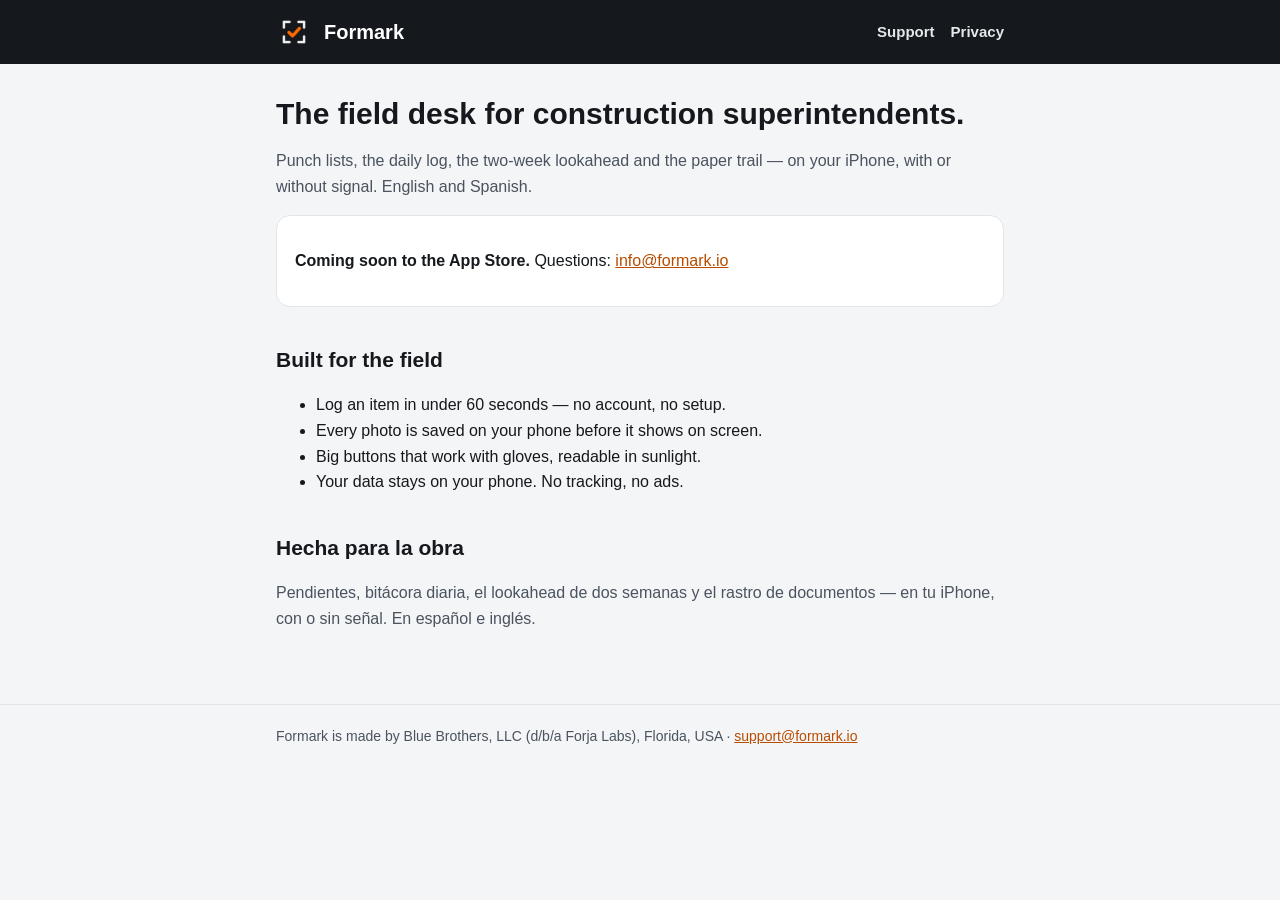
==== index.html @ 72d98597 "formark.io: home, privacy policy and support (EN/ES) Co-Authored-By: Claude Opus 5.5 <noreply@anthro" ====
<!doctype html><html lang="en"><head><meta charset="utf-8"><meta name="viewport" content="width=device-width,initial-scale=1"><link rel="stylesheet" href="/style.css"><link rel="icon" href="/icon.png"><title>Formark — field desk for construction superintendents</title><meta name="description" content="Punch lists, daily log, lookahead and the paper trail for construction superintendents. Works offline. English and Spanish."></head><body><header><div class="wrap"><img src="/icon.png" alt=""><a href="/">Formark</a><nav><a href="/support/">Support</a><a href="/privacy/">Privacy</a></nav></div></header><main><div class="wrap">
<h1>The field desk for construction superintendents.</h1>
<p class="muted">Punch lists, the daily log, the two-week lookahead and the paper trail — on your iPhone, with or without signal. English and Spanish.</p>
<div class="card"><p><strong>Coming soon to the App Store.</strong> Questions: <a href="mailto:info@formark.io">info@formark.io</a></p></div>
<h2>Built for the field</h2>
<ul><li>Log an item in under 60 seconds — no account, no setup.</li><li>Every photo is saved on your phone before it shows on screen.</li><li>Big buttons that work with gloves, readable in sunlight.</li><li>Your data stays on your phone. No tracking, no ads.</li></ul>
<h2 lang="es">Hecha para la obra</h2>
<p lang="es" class="muted">Pendientes, bitácora diaria, el lookahead de dos semanas y el rastro de documentos — en tu iPhone, con o sin señal. En español e inglés.</p>
</div></main><footer><div class="wrap">Formark is made by Blue Brothers, LLC (d/b/a Forja Labs), Florida, USA · <a href="mailto:support@formark.io">support@formark.io</a></div></footer></body></html>
---- style.css ----
:root{--bg:#F4F5F7;--card:#FFFFFF;--text:#15181C;--muted:#4A535E;--line:#E2E6EB;--brand:#B84C00;--slate:#15181C}
@media (prefers-color-scheme:dark){:root{--bg:#101316;--card:#1A1E23;--text:#F3F5F7;--muted:#AEB6BF;--line:#2B3138;--brand:#FF7A1F}}
*{box-sizing:border-box}
body{margin:0;background:var(--bg);color:var(--text);font:16px/1.6 -apple-system,BlinkMacSystemFont,"Segoe UI",Roboto,Helvetica,Arial,sans-serif}
header{background:var(--slate);color:#fff}
.wrap{max-width:760px;margin:0 auto;padding:0 16px}
header .wrap{display:flex;align-items:center;gap:12px;min-height:64px}
header img{width:36px;height:36px;border-radius:8px}
header a{color:#fff;text-decoration:none;font-weight:800;font-size:20px}
nav{margin-left:auto;display:flex;gap:16px;flex-wrap:wrap}
nav a{font-weight:600;font-size:15px;color:#E6E9EC}
main{padding:32px 0 56px}
h1{font-size:30px;line-height:1.2;margin:0 0 8px}
h2{font-size:21px;margin:36px 0 8px}
h3{font-size:17px;margin:20px 0 4px}
p,li{color:var(--text)}
.muted{color:var(--muted)}
a{color:var(--brand)}
.card{background:var(--card);border:1px solid var(--line);border-radius:14px;padding:16px 18px;margin:12px 0}
.lang{display:flex;gap:12px;margin:8px 0 24px}
.lang a{font-weight:700}
dl dt{font-weight:700;margin-top:14px}
dl dd{margin:2px 0 0}
footer{border-top:1px solid var(--line);padding:20px 0 40px;font-size:14px;color:var(--muted)}
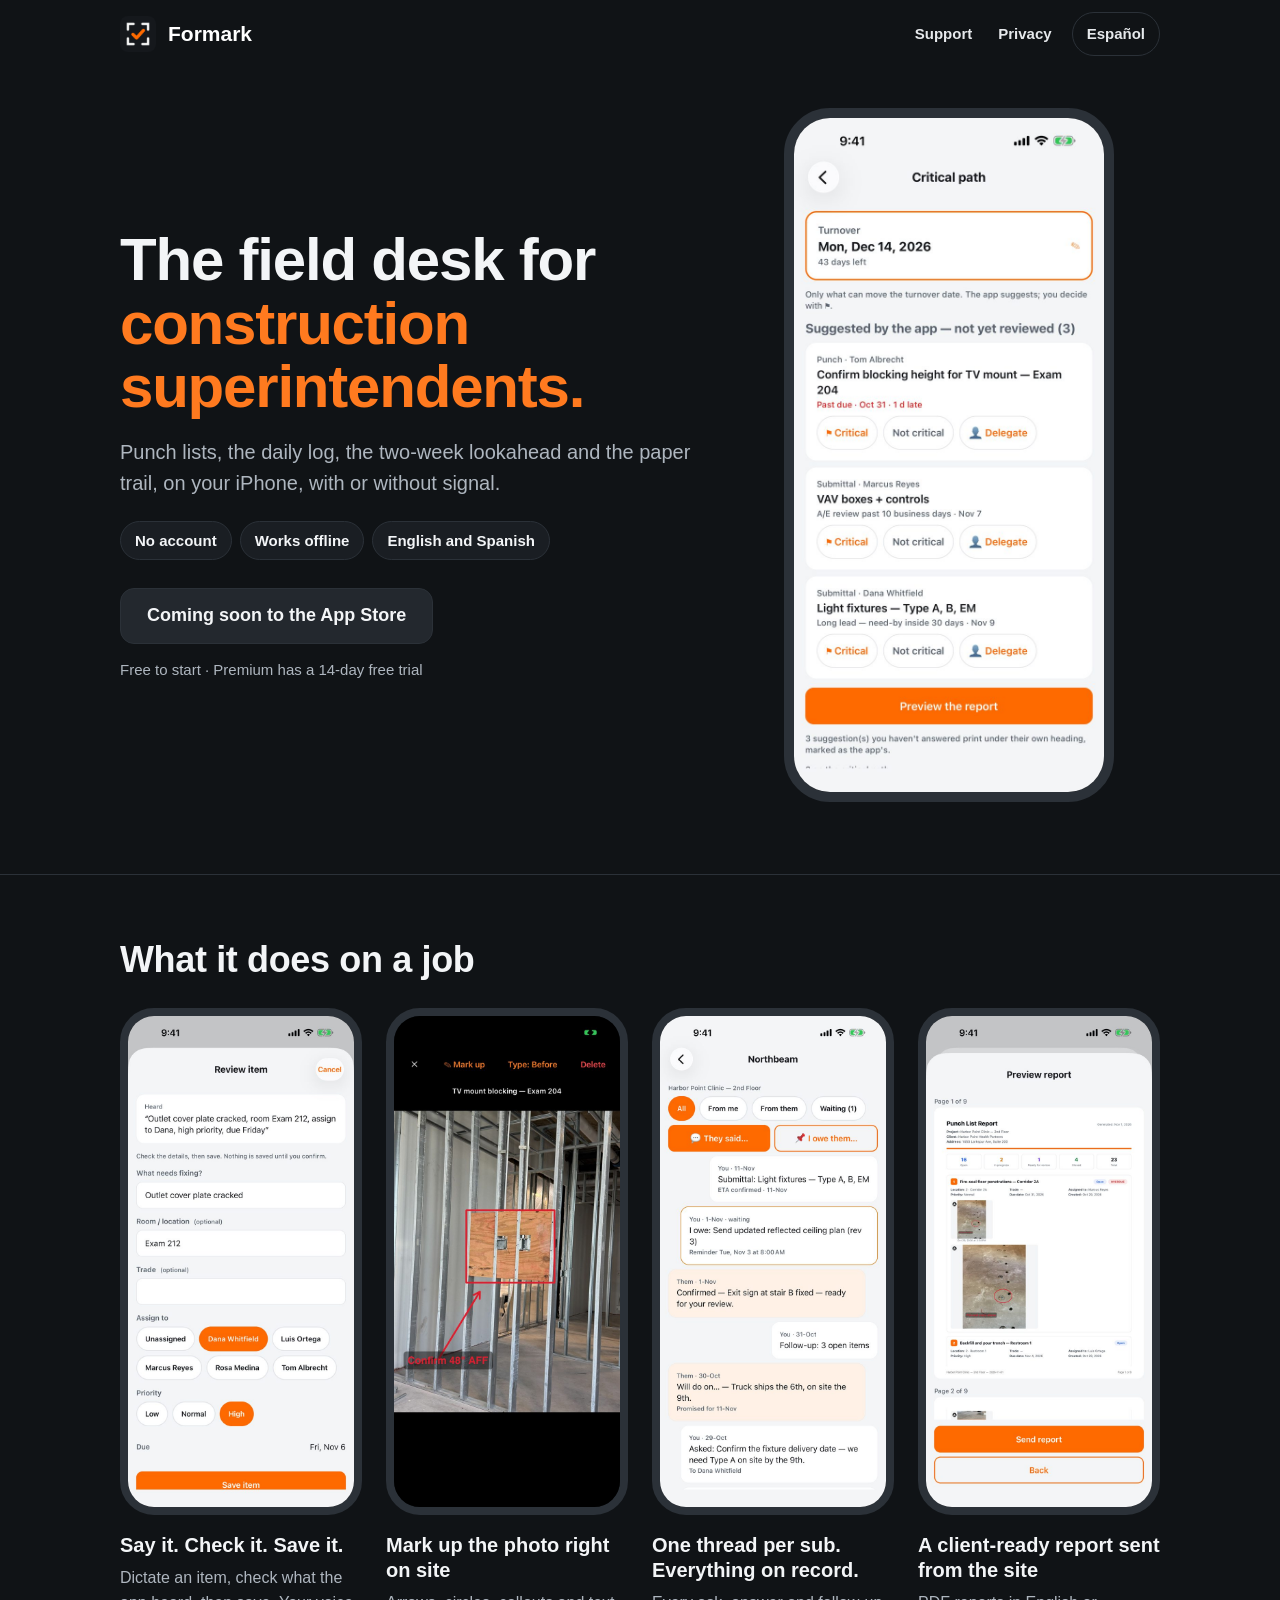
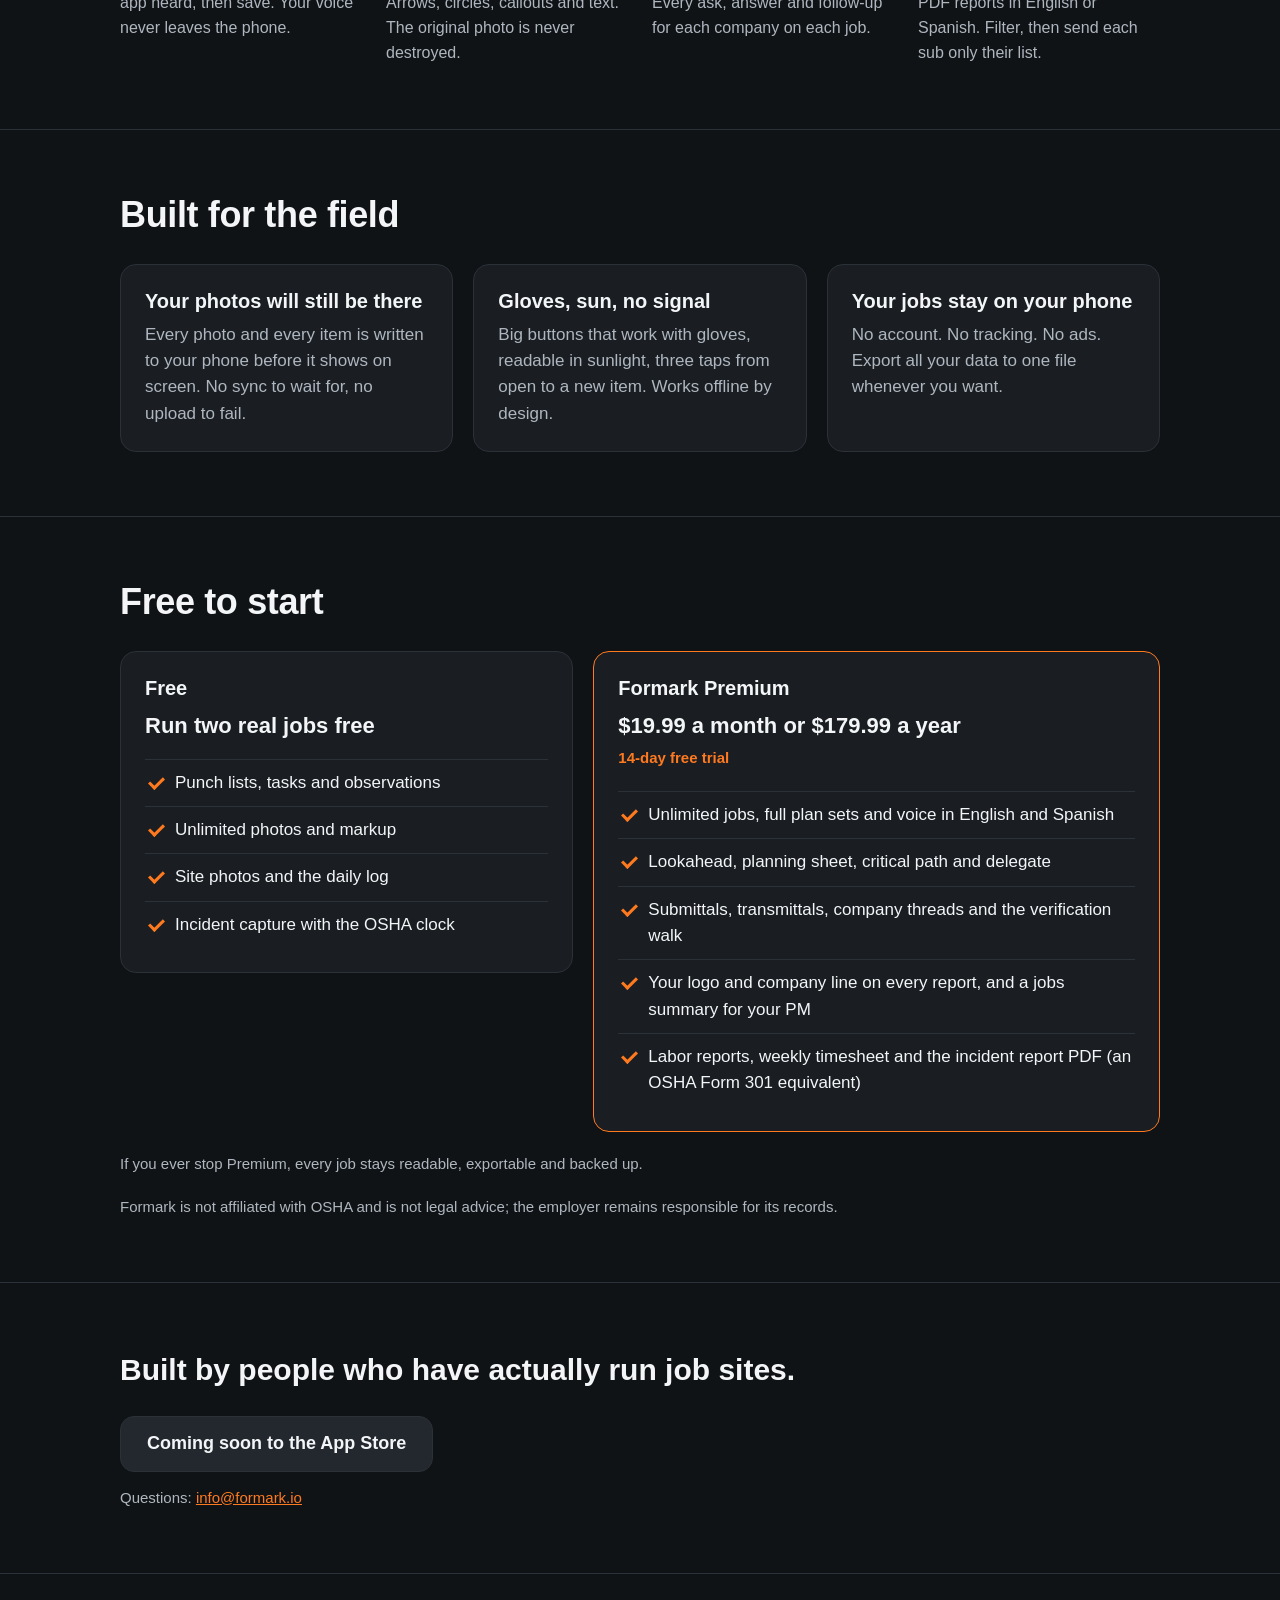
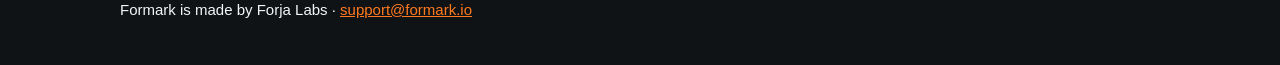
==== commit 94129b67: "Landing page in English and Spanish; footers say Forja Labs Home page rebuilt: pitch, four app scree" ====
--- a/index.html
+++ b/index.html
@@ -1,9 +1,89 @@
-<!doctype html><html lang="en"><head><meta charset="utf-8"><meta name="viewport" content="width=device-width,initial-scale=1"><link rel="stylesheet" href="/style.css"><link rel="icon" href="/icon.png"><title>Formark — field desk for construction superintendents</title><meta name="description" content="Punch lists, daily log, lookahead and the paper trail for construction superintendents. Works offline. English and Spanish."></head><body><header><div class="wrap"><img src="/icon.png" alt=""><a href="/">Formark</a><nav><a href="/support/">Support</a><a href="/privacy/">Privacy</a></nav></div></header><main><div class="wrap">
-<h1>The field desk for construction superintendents.</h1>
-<p class="muted">Punch lists, the daily log, the two-week lookahead and the paper trail — on your iPhone, with or without signal. English and Spanish.</p>
-<div class="card"><p><strong>Coming soon to the App Store.</strong> Questions: <a href="mailto:info@formark.io">info@formark.io</a></p></div>
-<h2>Built for the field</h2>
-<ul><li>Log an item in under 60 seconds — no account, no setup.</li><li>Every photo is saved on your phone before it shows on screen.</li><li>Big buttons that work with gloves, readable in sunlight.</li><li>Your data stays on your phone. No tracking, no ads.</li></ul>
-<h2 lang="es">Hecha para la obra</h2>
-<p lang="es" class="muted">Pendientes, bitácora diaria, el lookahead de dos semanas y el rastro de documentos — en tu iPhone, con o sin señal. En español e inglés.</p>
-</div></main><footer><div class="wrap">Formark is made by Blue Brothers, LLC (d/b/a Forja Labs), Florida, USA · <a href="mailto:support@formark.io">support@formark.io</a></div></footer></body></html>
+<!doctype html>
+<html lang="en"><head><meta charset="utf-8"><meta name="viewport" content="width=device-width,initial-scale=1">
+<title>Formark — field desk for construction superintendents</title><meta name="description" content="Punch lists, daily log, lookahead and the paper trail for construction superintendents. Works offline. English and Spanish.">
+<link rel="icon" href="/icon.png"><link rel="canonical" href="https://formark.io/">
+<link rel="alternate" hreflang="en" href="https://formark.io/"><link rel="alternate" hreflang="es" href="https://formark.io/es/">
+<meta name="color-scheme" content="dark"><style>
+:root{--bg:#101316;--surface:#1A1E23;--raised:#23282E;--text:#F3F5F7;--muted:#AEB6BF;--line:#2B3138;--brand:#FF7A1F;--brandfill:#FF6A00}
+*{box-sizing:border-box}
+html{-webkit-text-size-adjust:100%}
+body{margin:0;background:var(--bg);color:var(--text);font:17px/1.55 -apple-system,BlinkMacSystemFont,"Segoe UI",Roboto,Helvetica,Arial,sans-serif}
+a{color:var(--brand)}
+.wrap{max-width:1080px;margin:0 auto;padding:0 20px}
+header .wrap{display:flex;align-items:center;gap:12px;min-height:68px}
+header img{width:36px;height:36px;border-radius:8px}
+header .name{color:#fff;text-decoration:none;font-weight:800;font-size:21px}
+nav{margin-left:auto;display:flex;gap:6px;flex-wrap:wrap;align-items:center}
+nav a{font-weight:600;font-size:15px;color:#E6E9EC;text-decoration:none;padding:13px 10px}
+nav a.lang{border:1px solid var(--line);border-radius:999px;padding:9px 14px;margin-left:4px}
+h1{font-size:clamp(34px,6.2vw,60px);line-height:1.06;font-weight:800;letter-spacing:-.02em;margin:0 0 18px}
+h1 span{color:var(--brand);display:block}
+h2{font-size:clamp(26px,3.6vw,36px);line-height:1.15;font-weight:800;letter-spacing:-.01em;margin:0 0 28px}
+h3{font-size:20px;line-height:1.25;font-weight:800;margin:0 0 8px}
+p{margin:0}
+.muted{color:var(--muted)}
+.hero .wrap{display:grid;grid-template-columns:1.15fr .85fr;gap:48px;align-items:center;padding-top:40px;padding-bottom:72px}
+.lead{font-size:20px;color:var(--muted);max-width:34em}
+.chips{display:flex;flex-wrap:wrap;gap:8px;margin:22px 0 28px;padding:0;list-style:none}
+.chips li{border:1px solid var(--line);background:var(--surface);border-radius:999px;padding:7px 14px;font-size:15px;font-weight:600}
+.cta{display:inline-flex;align-items:center;justify-content:center;min-height:56px;padding:0 26px;border-radius:14px;background:var(--brandfill);color:#fff;font-weight:800;font-size:18px;text-decoration:none}
+.cta.soon{background:var(--raised);color:var(--text);border:1px solid var(--line)}
+.under{margin-top:14px;font-size:15px;color:var(--muted)}
+.phone{border:10px solid #2B3138;border-radius:46px;overflow:hidden;background:#000;line-height:0}
+.phone img{width:100%;height:auto;display:block}
+.hero .phone{max-width:330px;margin:0 auto}
+section{padding:64px 0;border-top:1px solid var(--line)}
+.shots{display:grid;grid-template-columns:repeat(4,1fr);gap:24px}
+.shot .phone{border-width:8px;border-radius:34px;margin-bottom:18px}
+.shot p{font-size:16px;color:var(--muted)}
+.cols{display:grid;grid-template-columns:repeat(3,1fr);gap:20px}
+.card{background:var(--surface);border:1px solid var(--line);border-radius:16px;padding:24px}
+.card p{color:var(--muted)}
+.plans{display:grid;grid-template-columns:1fr 1.25fr;gap:20px;align-items:start}
+.plan .price{font-size:22px;font-weight:800;margin:4px 0 2px;color:var(--text)}
+.plan.premium{border-color:var(--brand)}
+.plan .tag{display:inline-block;color:var(--brand);font-weight:700;font-size:15px;margin-bottom:6px}
+.plan ul{margin:16px 0 0;padding:0;list-style:none}
+.plan li{padding:10px 0 10px 30px;border-top:1px solid var(--line);position:relative}
+.plan li:before{content:"";position:absolute;left:4px;top:17px;width:12px;height:6px;border-left:3px solid var(--brand);border-bottom:3px solid var(--brand);transform:rotate(-45deg)}
+.note{margin-top:20px;color:var(--muted);font-size:15px}
+.closing{font-size:clamp(22px,3vw,30px);font-weight:800;margin-bottom:22px}
+footer{border-top:1px solid var(--line);padding:24px 0 44px;font-size:15px;color:var(--text)}
+@media (max-width:860px){
+ .hero .wrap{grid-template-columns:1fr;gap:36px;padding-top:20px;padding-bottom:52px}
+ .hero .phone{max-width:270px}
+ .shots{grid-template-columns:1fr 1fr;gap:28px 16px}
+ .cols,.plans{grid-template-columns:1fr}
+ section{padding:48px 0}
+ .lead{font-size:18px}
+ .cta{width:100%}
+ header .wrap{gap:8px;padding:0 14px}
+ header .name{font-size:19px}
+ nav{gap:0}
+ nav a{font-size:14px;padding:13px 7px}
+ nav a.lang{padding:8px 11px;margin-left:2px}
+}
+</style></head>
+<body>
+<header><div class="wrap"><img src="/icon.png" alt=""><a class="name" href="/">Formark</a>
+<nav><a href="/support/">Support</a><a href="/privacy/">Privacy</a><a class="lang" href="/es/" lang="es">Español</a></nav></div></header>
+<main>
+<div class="hero"><div class="wrap">
+<div><h1>The field desk for <span>construction superintendents.</span></h1>
+<p class="lead">Punch lists, the daily log, the two-week lookahead and the paper trail, on your iPhone, with or without signal.</p>
+<ul class="chips"><li>No account</li><li>Works offline</li><li>English and Spanish</li></ul>
+<span class="cta soon">Coming soon to the App Store</span>
+<p class="under">Free to start · Premium has a 14-day free trial</p></div>
+<div class="phone"><img src="/img/1-critical.jpg" width="660" height="1434" alt="Formark screen: Critical path"></div>
+</div></div>
+<section><div class="wrap"><h2>What it does on a job</h2><div class="shots"><div class="shot"><div class="phone"><img src="/img/2-voice-review.jpg" width="660" height="1434" loading="lazy" alt="Formark screen: Say it. Check it. Save it."></div><h3>Say it. Check it. Save it.</h3><p>Dictate an item, check what the app heard, then save. Your voice never leaves the phone.</p></div><div class="shot"><div class="phone"><img src="/img/3-photo.jpg" width="660" height="1434" loading="lazy" alt="Formark screen: Mark up the photo right on site"></div><h3>Mark up the photo right on site</h3><p>Arrows, circles, callouts and text. The original photo is never destroyed.</p></div><div class="shot"><div class="phone"><img src="/img/5-thread.jpg" width="660" height="1434" loading="lazy" alt="Formark screen: One thread per sub. Everything on record."></div><h3>One thread per sub. Everything on record.</h3><p>Every ask, answer and follow-up for each company on each job.</p></div><div class="shot"><div class="phone"><img src="/img/6-report.jpg" width="660" height="1434" loading="lazy" alt="Formark screen: A client-ready report sent from the site"></div><h3>A client-ready report sent from the site</h3><p>PDF reports in English or Spanish. Filter, then send each sub only their list.</p></div></div></div></section>
+<section><div class="wrap"><h2>Built for the field</h2><div class="cols"><div class="card"><h3>Your photos will still be there</h3><p>Every photo and every item is written to your phone before it shows on screen. No sync to wait for, no upload to fail.</p></div><div class="card"><h3>Gloves, sun, no signal</h3><p>Big buttons that work with gloves, readable in sunlight, three taps from open to a new item. Works offline by design.</p></div><div class="card"><h3>Your jobs stay on your phone</h3><p>No account. No tracking. No ads. Export all your data to one file whenever you want.</p></div></div></div></section>
+<section><div class="wrap"><h2>Free to start</h2><div class="plans">
+<div class="card plan"><h3>Free</h3><p class="price">Run two real jobs free</p><ul><li>Punch lists, tasks and observations</li><li>Unlimited photos and markup</li><li>Site photos and the daily log</li><li>Incident capture with the OSHA clock</li></ul></div>
+<div class="card plan premium"><h3>Formark Premium</h3><p class="price">$19.99 a month or $179.99 a year</p><span class="tag">14-day free trial</span><ul><li>Unlimited jobs, full plan sets and voice in English and Spanish</li><li>Lookahead, planning sheet, critical path and delegate</li><li>Submittals, transmittals, company threads and the verification walk</li><li>Your logo and company line on every report, and a jobs summary for your PM</li><li>Labor reports, weekly timesheet and the incident report PDF (an OSHA Form 301 equivalent)</li></ul></div>
+</div><p class="note">If you ever stop Premium, every job stays readable, exportable and backed up.</p><p class="note">Formark is not affiliated with OSHA and is not legal advice; the employer remains responsible for its records.</p></div></section>
+<section><div class="wrap"><p class="closing">Built by people who have actually run job sites.</p><span class="cta soon">Coming soon to the App Store</span>
+<p class="under">Questions: <a href="mailto:info@formark.io">info@formark.io</a></p></div></section>
+</main>
+<footer><div class="wrap">Formark is made by Forja Labs · <a href="mailto:support@formark.io">support@formark.io</a></div></footer>
+</body></html>
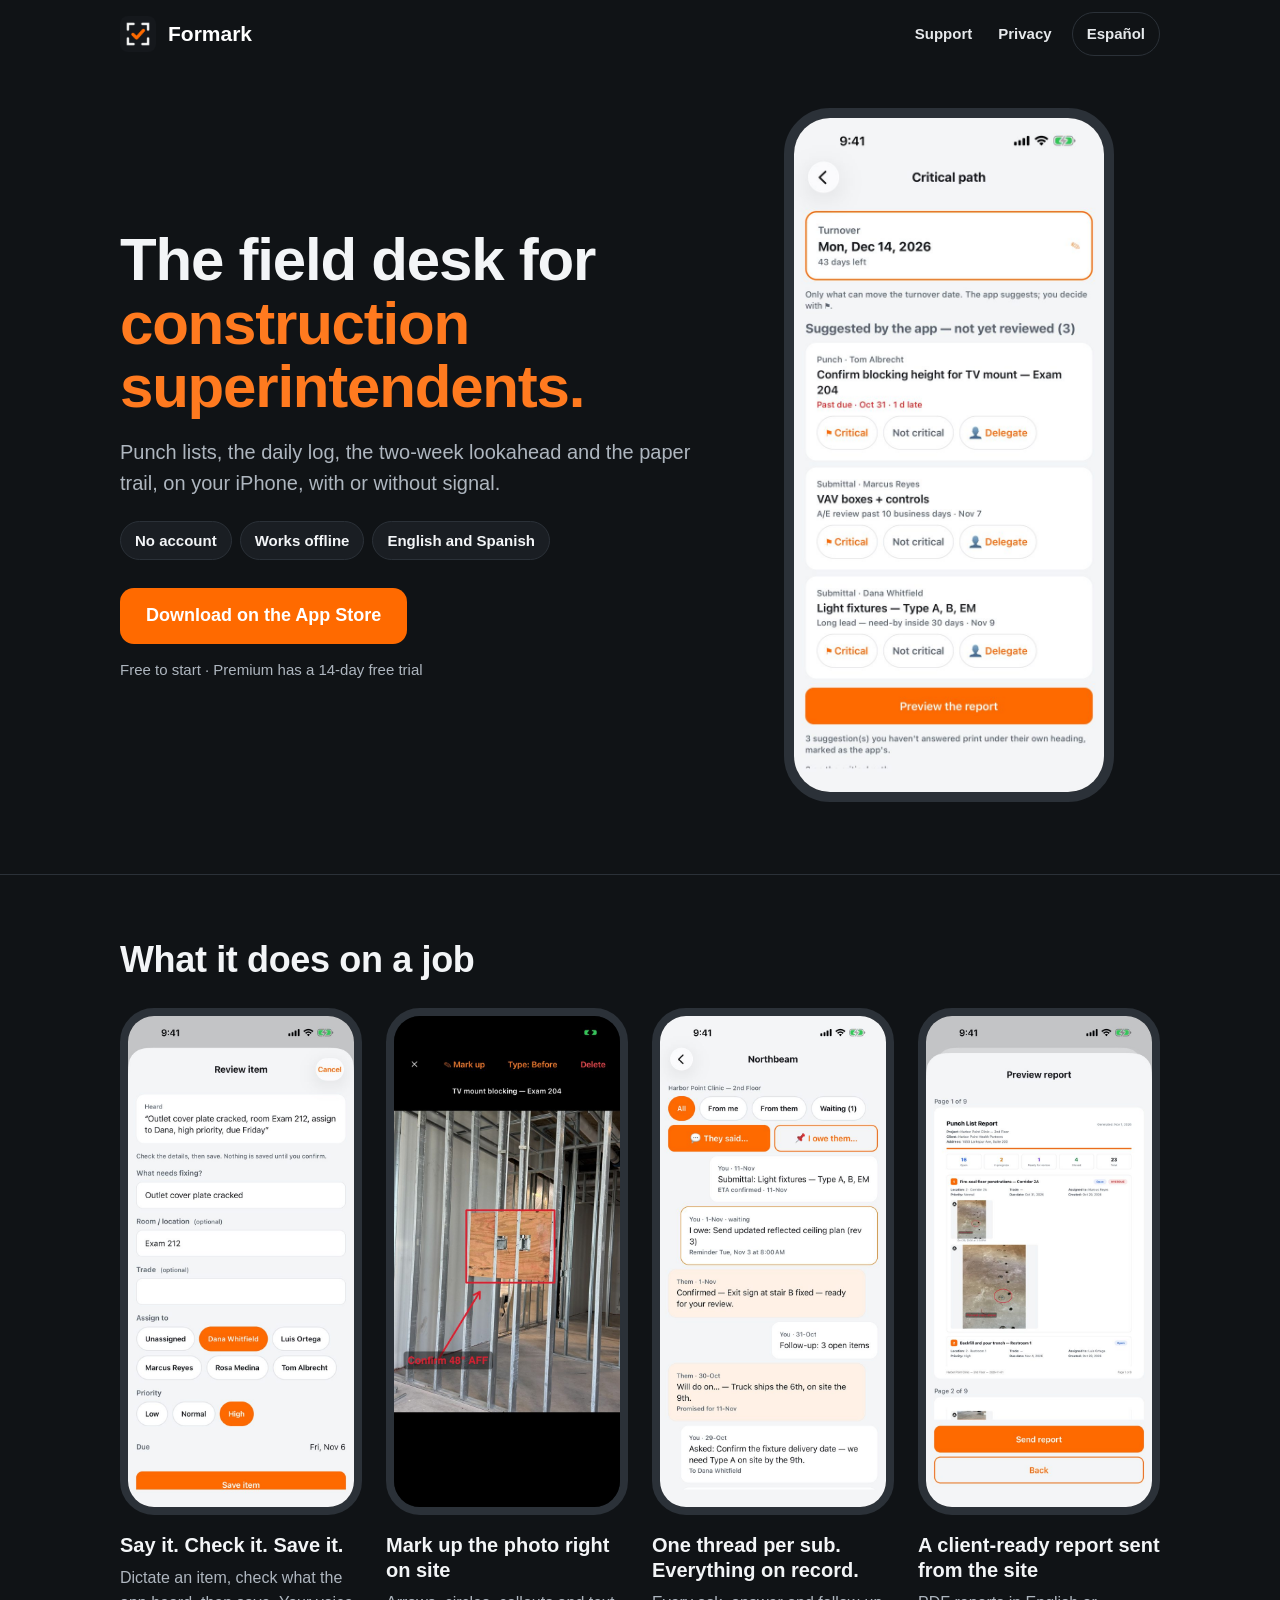
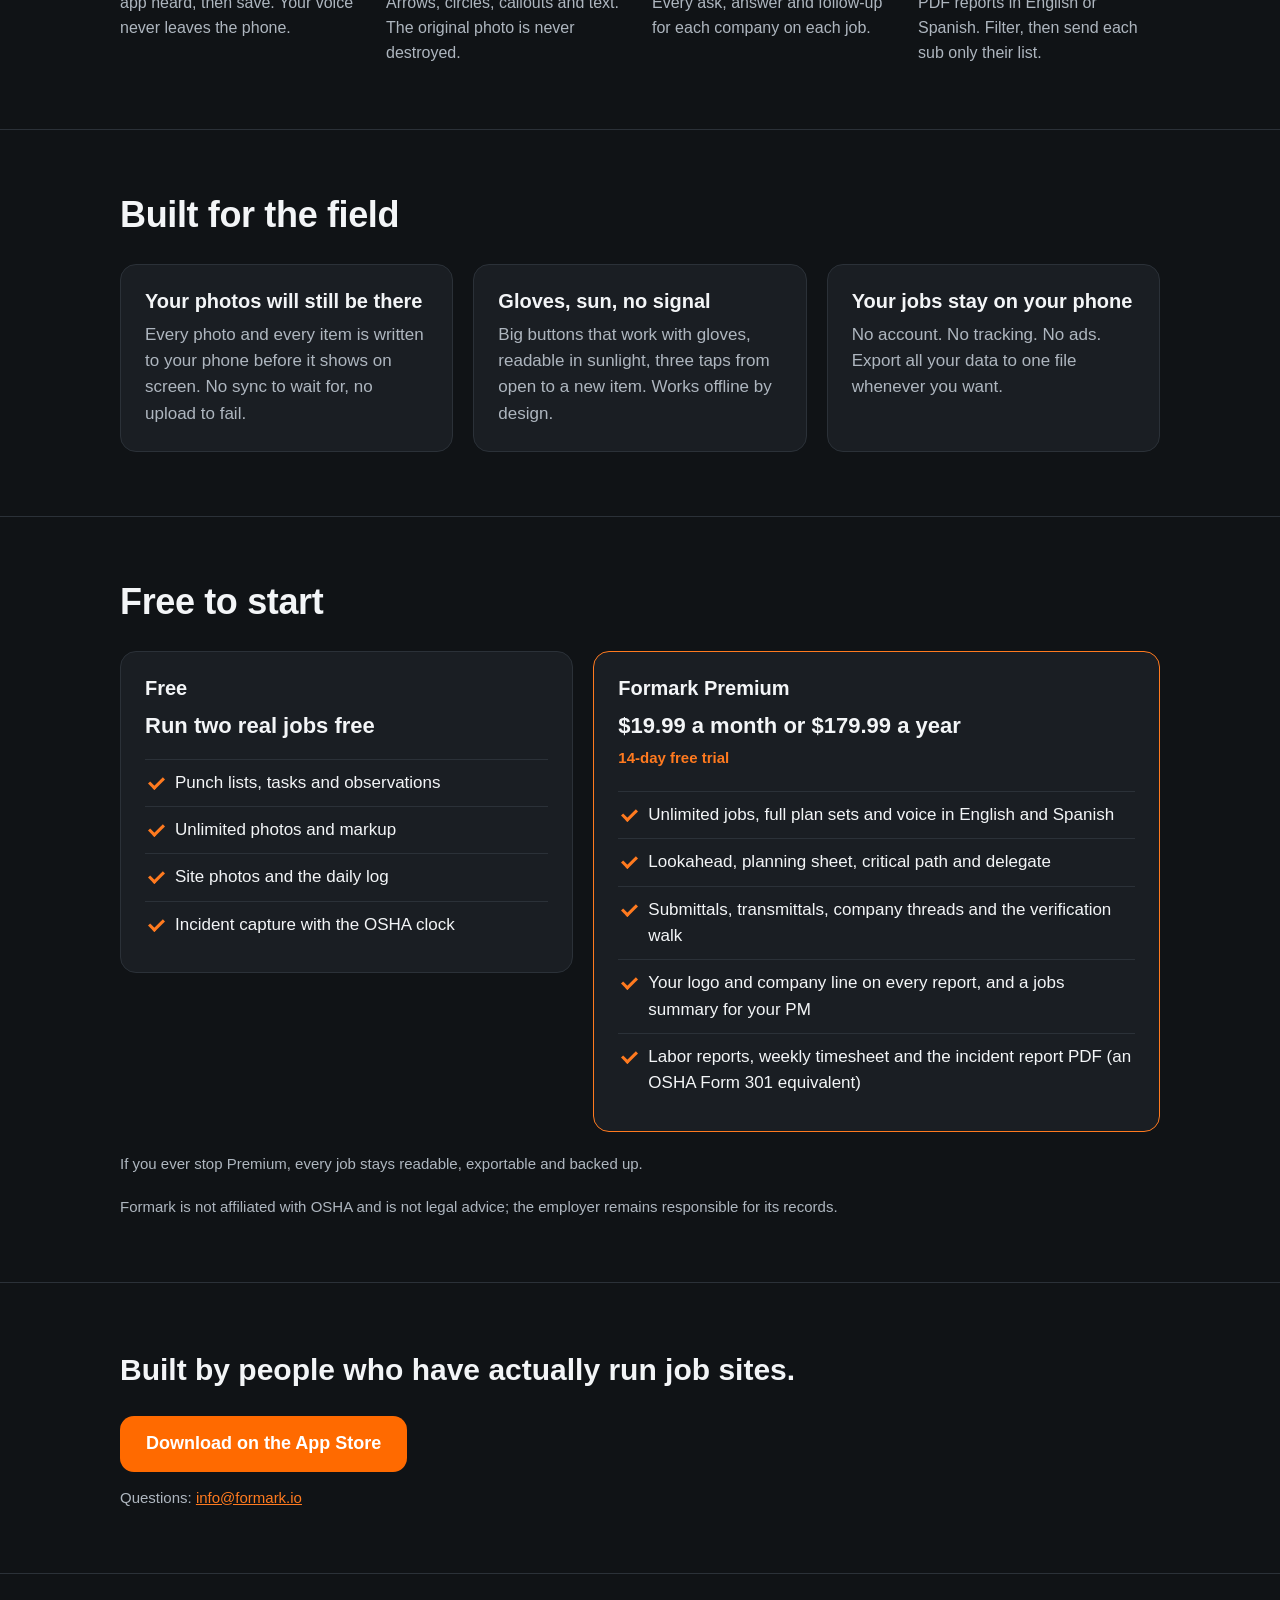
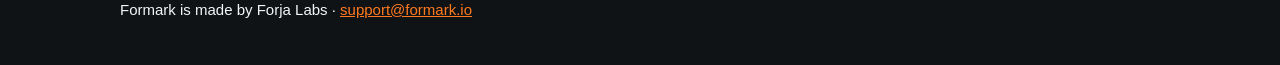
==== commit 2f1a88c7: "App Store button: Download on the App Store (EN + ES) now that Formark 1.0 is live Co-Authored-By: C" ====
--- a/index.html
+++ b/index.html
@@ -72,7 +72,7 @@
 <div><h1>The field desk for <span>construction superintendents.</span></h1>
 <p class="lead">Punch lists, the daily log, the two-week lookahead and the paper trail, on your iPhone, with or without signal.</p>
 <ul class="chips"><li>No account</li><li>Works offline</li><li>English and Spanish</li></ul>
-<span class="cta soon">Coming soon to the App Store</span>
+<a class="cta" href="https://apps.apple.com/app/formark-punch-list-daily-log/id6828216285">Download on the App Store</a>
 <p class="under">Free to start · Premium has a 14-day free trial</p></div>
 <div class="phone"><img src="/img/1-critical.jpg" width="660" height="1434" alt="Formark screen: Critical path"></div>
 </div></div>
@@ -82,7 +82,7 @@
 <div class="card plan"><h3>Free</h3><p class="price">Run two real jobs free</p><ul><li>Punch lists, tasks and observations</li><li>Unlimited photos and markup</li><li>Site photos and the daily log</li><li>Incident capture with the OSHA clock</li></ul></div>
 <div class="card plan premium"><h3>Formark Premium</h3><p class="price">$19.99 a month or $179.99 a year</p><span class="tag">14-day free trial</span><ul><li>Unlimited jobs, full plan sets and voice in English and Spanish</li><li>Lookahead, planning sheet, critical path and delegate</li><li>Submittals, transmittals, company threads and the verification walk</li><li>Your logo and company line on every report, and a jobs summary for your PM</li><li>Labor reports, weekly timesheet and the incident report PDF (an OSHA Form 301 equivalent)</li></ul></div>
 </div><p class="note">If you ever stop Premium, every job stays readable, exportable and backed up.</p><p class="note">Formark is not affiliated with OSHA and is not legal advice; the employer remains responsible for its records.</p></div></section>
-<section><div class="wrap"><p class="closing">Built by people who have actually run job sites.</p><span class="cta soon">Coming soon to the App Store</span>
+<section><div class="wrap"><p class="closing">Built by people who have actually run job sites.</p><a class="cta" href="https://apps.apple.com/app/formark-punch-list-daily-log/id6828216285">Download on the App Store</a>
 <p class="under">Questions: <a href="mailto:info@formark.io">info@formark.io</a></p></div></section>
 </main>
 <footer><div class="wrap">Formark is made by Forja Labs · <a href="mailto:support@formark.io">support@formark.io</a></div></footer>
